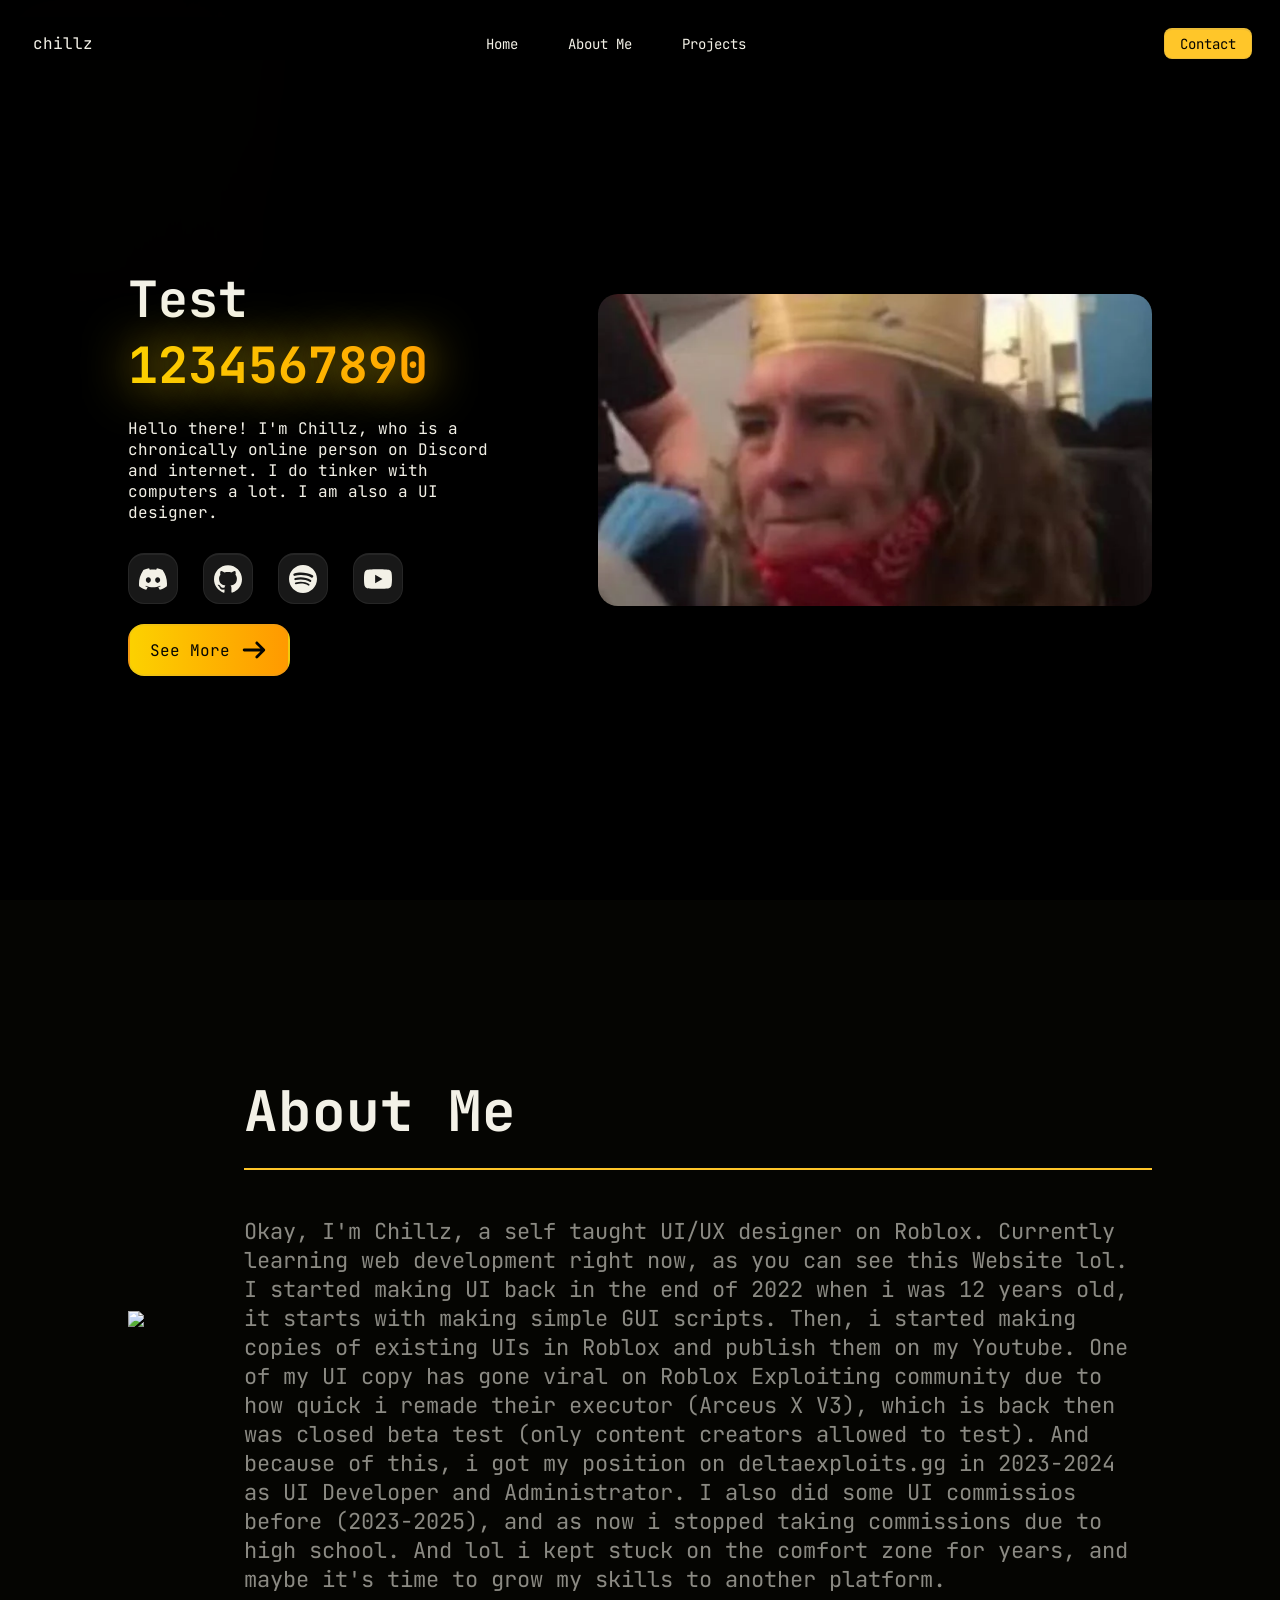
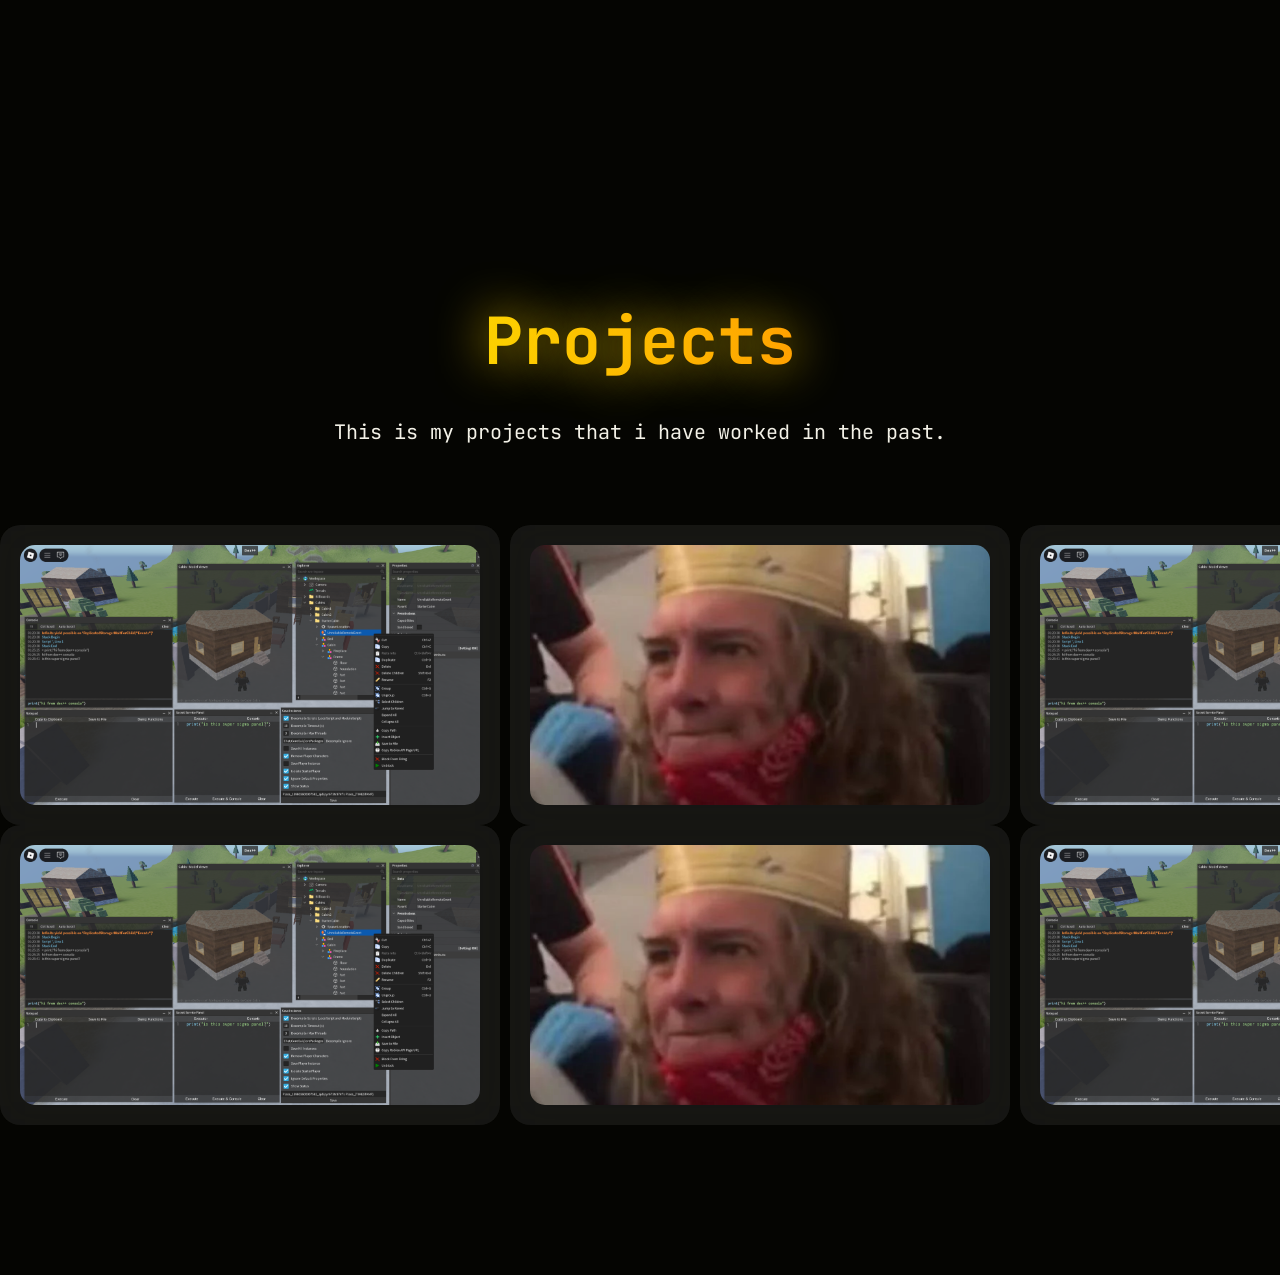
==== index.html @ 1bc9b6ca "test" ====
<!DOCTYPE html>
<html lang="en">

<head>
    <link rel="preconnect" href="https://fonts.googleapis.com">
    <link rel="preconnect" href="https://fonts.gstatic.com" crossorigin>
    <link
        href="https://fonts.googleapis.com/css2?family=Google+Sans:ital,opsz,wght@0,17..18,400..700;1,17..18,400..700&family=Inter:ital,opsz,wght@0,14..32,100..900;1,14..32,100..900&family=JetBrains+Mono:ital,wght@0,100..800;1,100..800&family=Montserrat:ital,wght@0,100..900;1,100..900&family=Outfit:wght@100..900&display=swap"
        rel="stylesheet">


    <meta charset="UTF-8">
    <meta name="viewport" content="width=device-width, initial-scale=1.0">
    <title>Chillz</title>
    <link rel="stylesheet" href="style.css">
    <script src="script.js" defer></script>
</head>

<body>
    <header class="top-header">
        <p class="top-header-text">chillz</p>
        <nav class="nav-buttons">
            <a href="#">Home</a>
            <a href="#about-me">About Me</a>
            <a href="#projects">Projects</a>
        </nav>

        <button id="contact-now-button">Contact</button>
    </header>

    <section class="hero-section" id="home">
        <div class="hero-background-container"></div>
        <div class="hero-section-left">
            <h1>Test <span class="highlighted-text">1234567890</span></h1>
            <p>Hello there! I'm Chillz, who is a chronically online person on Discord and internet.
                I do tinker with computers a lot.
                I am also a UI designer.
            </p>
            <!--sdasdasd-->
            <div class="hero-contacts">
                <a href="https://discord.gg/ndhGeSGkWn" class="hero-social-contact-button" id="hero-discord-button"
                    type="button">
                    <svg role="img" viewBox="0 0 24 24" xmlns="http://www.w3.org/2000/svg">
                        <title>Discord</title>
                        <path
                            d="M20.317 4.3698a19.7913 19.7913 0 00-4.8851-1.5152.0741.0741 0 00-.0785.0371c-.211.3753-.4447.8648-.6083 1.2495-1.8447-.2762-3.68-.2762-5.4868 0-.1636-.3933-.4058-.8742-.6177-1.2495a.077.077 0 00-.0785-.037 19.7363 19.7363 0 00-4.8852 1.515.0699.0699 0 00-.0321.0277C.5334 9.0458-.319 13.5799.0992 18.0578a.0824.0824 0 00.0312.0561c2.0528 1.5076 4.0413 2.4228 5.9929 3.0294a.0777.0777 0 00.0842-.0276c.4616-.6304.8731-1.2952 1.226-1.9942a.076.076 0 00-.0416-.1057c-.6528-.2476-1.2743-.5495-1.8722-.8923a.077.077 0 01-.0076-.1277c.1258-.0943.2517-.1923.3718-.2914a.0743.0743 0 01.0776-.0105c3.9278 1.7933 8.18 1.7933 12.0614 0a.0739.0739 0 01.0785.0095c.1202.099.246.1981.3728.2924a.077.077 0 01-.0066.1276 12.2986 12.2986 0 01-1.873.8914.0766.0766 0 00-.0407.1067c.3604.698.7719 1.3628 1.225 1.9932a.076.076 0 00.0842.0286c1.961-.6067 3.9495-1.5219 6.0023-3.0294a.077.077 0 00.0313-.0552c.5004-5.177-.8382-9.6739-3.5485-13.6604a.061.061 0 00-.0312-.0286zM8.02 15.3312c-1.1825 0-2.1569-1.0857-2.1569-2.419 0-1.3332.9555-2.4189 2.157-2.4189 1.2108 0 2.1757 1.0952 2.1568 2.419 0 1.3332-.9555 2.4189-2.1569 2.4189zm7.9748 0c-1.1825 0-2.1569-1.0857-2.1569-2.419 0-1.3332.9554-2.4189 2.1569-2.4189 1.2108 0 2.1757 1.0952 2.1568 2.419 0 1.3332-.946 2.4189-2.1568 2.4189Z" />
                    </svg>
                </a>
                <a href="https://github.com/AZYsGithub" class="hero-social-contact-button" id="hero-github-button"
                    type="button">
                    <svg role="img" viewBox="0 0 24 24" xmlns="http://www.w3.org/2000/svg">
                        <title>GitHub</title>
                        <path
                            d="M12 .297c-6.63 0-12 5.373-12 12 0 5.303 3.438 9.8 8.205 11.385.6.113.82-.258.82-.577 0-.285-.01-1.04-.015-2.04-3.338.724-4.042-1.61-4.042-1.61C4.422 18.07 3.633 17.7 3.633 17.7c-1.087-.744.084-.729.084-.729 1.205.084 1.838 1.236 1.838 1.236 1.07 1.835 2.809 1.305 3.495.998.108-.776.417-1.305.76-1.605-2.665-.3-5.466-1.332-5.466-5.93 0-1.31.465-2.38 1.235-3.22-.135-.303-.54-1.523.105-3.176 0 0 1.005-.322 3.3 1.23.96-.267 1.98-.399 3-.405 1.02.006 2.04.138 3 .405 2.28-1.552 3.285-1.23 3.285-1.23.645 1.653.24 2.873.12 3.176.765.84 1.23 1.91 1.23 3.22 0 4.61-2.805 5.625-5.475 5.92.42.36.81 1.096.81 2.22 0 1.606-.015 2.896-.015 3.286 0 .315.21.69.825.57C20.565 22.092 24 17.592 24 12.297c0-6.627-5.373-12-12-12" />
                    </svg>
                </a>
                <a href="https://open.spotify.com/user/317ztwbldn5xuovsfjuaneubu4ae" class="hero-social-contact-button"
                    id="hero-spotify-button" type="button">
                    <svg role="img" viewBox="0 0 24 24" xmlns="http://www.w3.org/2000/svg">
                        <title>Spotify</title>
                        <path
                            d="M12 0C5.4 0 0 5.4 0 12s5.4 12 12 12 12-5.4 12-12S18.66 0 12 0zm5.521 17.34c-.24.359-.66.48-1.021.24-2.82-1.74-6.36-2.101-10.561-1.141-.418.122-.779-.179-.899-.539-.12-.421.18-.78.54-.9 4.56-1.021 8.52-.6 11.64 1.32.42.18.479.659.301 1.02zm1.44-3.3c-.301.42-.841.6-1.262.3-3.239-1.98-8.159-2.58-11.939-1.38-.479.12-1.02-.12-1.14-.6-.12-.48.12-1.021.6-1.141C9.6 9.9 15 10.561 18.72 12.84c.361.181.54.78.241 1.2zm.12-3.36C15.24 8.4 8.82 8.16 5.16 9.301c-.6.179-1.2-.181-1.38-.721-.18-.601.18-1.2.72-1.381 4.26-1.26 11.28-1.02 15.721 1.621.539.3.719 1.02.419 1.56-.299.421-1.02.599-1.559.3z" />
                    </svg>
                </a>
                <a href="https://www.youtube.com/@Chillz_AZY" class="hero-social-contact-button"
                    id="hero-youtube-button" type="button">
                    <svg role="img" viewBox="0 0 24 24" xmlns="http://www.w3.org/2000/svg">
                        <title>YouTube</title>
                        <path
                            d="M23.498 6.186a3.016 3.016 0 0 0-2.122-2.136C19.505 3.545 12 3.545 12 3.545s-7.505 0-9.377.505A3.017 3.017 0 0 0 .502 6.186C0 8.07 0 12 0 12s0 3.93.502 5.814a3.016 3.016 0 0 0 2.122 2.136c1.871.505 9.376.505 9.376.505s7.505 0 9.377-.505a3.015 3.015 0 0 0 2.122-2.136C24 15.93 24 12 24 12s0-3.93-.502-5.814zM9.545 15.568V8.432L15.818 12l-6.273 3.568z" />
                    </svg>
                </a>
            </div>
            <button class="cta-hero-button" type="button">
                See More
                <svg xmlns="http://www.w3.org/2000/svg"
                    viewBox="0 0 640 640"><!--!Font Awesome Free v7.3.1 by @fontawesome - https://fontawesome.com License - https://fontawesome.com/license/free Copyright 2026 Fonticons, Inc.-->
                    <path
                        d="M566.6 342.6C579.1 330.1 579.1 309.8 566.6 297.3L406.6 137.3C394.1 124.8 373.8 124.8 361.3 137.3C348.8 149.8 348.8 170.1 361.3 182.6L466.7 288L96 288C78.3 288 64 302.3 64 320C64 337.7 78.3 352 96 352L466.7 352L361.3 457.4C348.8 469.9 348.8 490.2 361.3 502.7C373.8 515.2 394.1 515.2 406.6 502.7L566.6 342.7z" />
                </svg>
            </button>
        </div>
        <div class="hero-section-right">
            <img src="placeholder.webp">
        </div>

    </section>
    <section class="about-me-more" id="about-me">
        <div class="left-about-me">
            <img src="https://avatars.githubusercontent.com/u/114379782?v=4">
        </div>
        <div class="right-about-me">
            <h1>About Me</h1>
            <p>
                Okay, I'm Chillz, a self taught UI/UX designer on Roblox. Currently learning web development right now,
                as
                you can see this Website lol.
                I started making UI back in the end of 2022 when i was 12 years old, it starts with making simple GUI
                scripts.
                Then, i started making copies of existing UIs in Roblox and publish them on my Youtube.
                One of my UI copy has gone viral on Roblox Exploiting community due to how quick i remade their executor
                (Arceus X V3), which is back then was closed beta test (only content creators allowed to test).
                And because of this, i got my position on deltaexploits.gg in 2023-2024 as UI Developer and
                Administrator.
                I also did some UI commissios before (2023-2025), and as now i stopped taking commissions due to high
                school.
                And lol i kept stuck on the comfort zone for years, and maybe it's time to grow my skills to another
                platform.
            </p>
        </div>
    </section>

    <section class="my-projects" id="projects">
        <h1><span class="highlighted-text">Projects</span></h1>
        <p>This is my projects that i have worked in the past.</p>
        <div class="film-strip">
            <div class="film-track">
                <!-- Set 1 -->
                <button class="film-frame"><img src="/images/projects/dexplusplus.png"></button>
                <button class="film-frame"><img src="placeholder.webp"></button>
                <button class="film-frame"><img src="/images/projects/dexplusplus.png"></button>
                <button class="film-frame"><img src="placeholder.webp"></button>
                <!-- Set 2 (exact duplicate) -->
                <button class="film-frame"><img src="/images/projects/dexplusplus.png"></button>
                <button class="film-frame"><img src="placeholder.webp"></button>
                <button class="film-frame"><img src="/images/projects/dexplusplus.png"></button>
                <button class="film-frame"><img src="placeholder.webp"></button>
            </div>
            <div class="film-track film-track-reverse">
                <!-- Set 1 -->
                <button class="film-frame"><img src="/images/projects/dexplusplus.png"></button>
                <button class="film-frame"><img src="placeholder.webp"></button>
                <button class="film-frame"><img src="/images/projects/dexplusplus.png"></button>
                <button class="film-frame"><img src="placeholder.webp"></button>
                <!-- Set 2 (exact duplicate) -->
                <button class="film-frame"><img src="/images/projects/dexplusplus.png"></button>
                <button class="film-frame"><img src="placeholder.webp"></button>
                <button class="film-frame"><img src="/images/projects/dexplusplus.png"></button>
                <button class="film-frame"><img src="placeholder.webp"></button>
            </div>
        </div>
    </section>


    <script src="p5.min.js"></script>
    <script src="vanta.topology.min.js"></script>
    <script>
        VANTA.TOPOLOGY({
            el: ".hero-background-container",
            mouseControls: true,
            touchControls: true,
            gyroControls: false,
            minHeight: 200.00,
            minWidth: 200.00,
            scale: 1.0,
            scaleMobile: 1.0,
            color: 0xff9900,
            backgroundColor: 0x0
        })
    </script>
</body>
---- style.css ----
/*variables, for theme colors*/
:root {
    --text-color: #f3f1e7;
    --grey-text-color: #8b8a83;
    --background-color: #050502;
    --background-color2: #0c0c0a;

    /*core themes*/
    --accent-color: #fcd100;
    --secondary-accent-color: #ff9900;
    /*for gradient*/
    --primary-color: #ffc629;
    --secondary-color: #cfac00;

    /*blur*/
    --blur-background-color: rgba(120, 120, 120, 0.15);
    --blur-intensity: 20px;
    /*apple liquid glass is ass, i'd prefer frosted glass.*/
    --saturate-boost: 150%;
    --glass-border: 1px;
    --thick-glass-border: calc(var(--glass-border) * 2);

    --anim-duration: 0.1s;
    --slow-anim-duration: 0.3s;

    --header-margin: 20px;

    --border-radius: 16px;
    --padding-children: 8px;
    --margin-page: 10%;
}

/*base*/
body {

    background-color: var(--background-color);
    margin: 0;

}

body,
button {
    font-family: "JetBrains Mono", "Inter", sans-serif;
}

button {
    cursor: pointer;
}



/*header*/

.top-header {
    position: fixed;
    top: var(--header-margin);
    left: var(--header-margin);
    right: var(--header-margin);
    z-index: 10;
    border-radius: var(--border-radius);
    /* remove width: 100vw and margin: 10px */

    display: flex;
    justify-content: space-between;
    align-items: center;

    padding: var(--padding-children);



    transition: ease-out;
    transition-duration: var(--slow-anim-duration);
}

.top-header.scrolled {


    top: var(--header-margin);
    left: var(--margin-page);
    right: var(--margin-page);

    background: var(--blur-background-color);
    backdrop-filter: saturate(var(--saturate-boost)) blur(var(--blur-intensity));
    box-shadow: 11px 2px 32px #00000047, inset 0 1px #ffffff14;

    border: var(--glass-border) solid var(--blur-background-color);

    transition-duration: var(--slow-anim-duration);
}

.top-header-text {
    color: var(--text-color);

    font-size: 16px;
    font-style: normal;
    margin: 5px;
}

.nav-buttons {
    margin-right: 30px;
    display: flex;
    justify-content: center;
    align-items: center;
    gap: 50px
}

.nav-buttons a {
    font-size: 14px;
    text-decoration: none;
    color: var(--text-color);
    transition: ease-out;

    transition-duration: var(--anim-duration);
}

.nav-buttons a:hover {
    color: var(--grey-text-color);
    transition-duration: 0.1s;
}

#contact-now-button {
    background: var(--primary-color);
    color: var(--background-color);
    font-size: 14px;

    border-style: solid;
    border-width: var(--glass-border);
    border-top-width: var(--thick-glass-border);
    border-color: var(--blur-background-color);

    padding: 5px 15px;

    border-radius: calc(var(--border-radius) - var(--padding-children));

    transition: ease-out;
}

#contact-now-button:hover {
    transition-duration: var(--anim-duration);
}

#contact-now-button:active {
    transform: scale(0.9);
    transition-duration: var(--anim-duration);
}

/*hero section (first section)*/
.hero-section-left h1 {
    color: var(--text-color)
}

.hero-section-left p {
    color: var(--text-color)
}

/*dear, why this is so diffuclt?*/
.hero-section {
    position: relative;

    display: flex;
    margin-top: 0;
    margin-bottom: 0;
    justify-content: center;
    align-items: center;
    gap: 100px;

    width: 100vw;
    height: 100vh;
    /* fills the full viewport height */
    margin: 0;
    /* remove the 100px margin so it's flush */
    box-sizing: border-box;
    /*make the children smaller, not retaining their size and oversizing the div*/
    padding: 0px var(--margin-page);

    box-shadow: inset 0 -10px 50px 10px rgba(0, 0, 0, 1);

    /* optional: use padding instead of margin to keep spacing without shrinking below viewport */
    animation: firstTimeShow 1s ease-out;

}

.hero-background-container {
    position: absolute;
    inset: 0;
    z-index: -1;

    filter: blur(30px) brightness(70%);
    /* adjust to taste */
    transform: scale(1.1);
    /* scale up slightly so blurred edges don't reveal transparent gaps */
    pointer-events: none;
    /* let clicks/mouse pass through to page, or remove if you want Vanta mouseControls to track cursor over it */
}

.hero-section-left {
    flex: 2;
}

.hero-section-right {
    display: inline-flex;
    flex: 3;
    /* each takes equal share of the row */
}

.hero-section-right img {
    max-width: 100%;
    height: auto;

    aspect-ratio: 16 / 9;

    object-fit: cover;

    border-radius: 20px;
    transition-duration: var(--slow-anim-duration);
}

.hero-section-right img:hover {
    transform: perspective(800px) rotateY(-15deg) rotateX(0deg);
}

/*hero socials*/
.hero-contacts {
    margin-top: 30px;
    margin-bottom: 20px;

    display: flex;
    gap: 25px;
}


.hero-social-contact-button {
    display: inline-flex;
    align-items: center;
    gap: 8px;
    padding: 10px;
    background: rgba(235, 235, 235, 0.1);

    color: var(--text-color);
    border: solid;
    border-width: var(--glass-border);
    border-top-width: var(--thick-glass-border);
    border-radius: var(--border-radius);
    border-color: var(--blur-background-color);

    box-shadow: 0 0 5px rgba(255, 255, 255, 0);

    transition: ease-out;
    transition-duration: var(--slow-anim-duration);
    animation: firstTimeShow 1.2s ease-out;
}

.hero-social-contact-button:hover {
    transform: translateY(-5px);
    box-shadow: 0 0 5px rgba(255, 255, 255, 0.5);
    transition-duration: var(--slow-anim-duration);

    box-shadow: 0 0 50px rgba(255, 255, 255, 0.5);
}

.hero-social-contact-button:active {
    transform: scale(0.8);
    transition-duration: var(--anim-duration);
}

.hero-social-contact-button svg {
    width: 28px;
    height: 28px;

    fill: var(--text-color);
    box-shadow: 0 0 100px rgba(255, 255, 255, 0);
}

/* hover effects */
#hero-discord-button:hover {
    border-color: rgb(144, 113, 255);
}

#hero-github-button:hover {
    border-color: rgb(255, 255, 255);
}

#hero-spotify-button:hover {
    border-color: rgb(114, 255, 145);
}

#hero-youtube-button:hover {
    border-color: rgb(255, 99, 99);
}



/*CTA*/

.cta-hero-button {
    display: inline-flex;
    align-items: center;
    gap: 10px;
    padding: 10px;
    font-size: 16px;
    padding-left: 20px;
    padding-right: 20px;

    backdrop-filter: blur(var(--blur-intensity));
    background: linear-gradient(90deg, var(--accent-color) 0%, var(--secondary-accent-color) 100%);


    color: var(--background-color);
    border: solid;
    border-width: 2px;
    border-radius: var(--border-radius);
    border-color: rgba(150, 150, 150, 0.1);

    box-shadow: 0 0 40px rgba(255, 255, 255, 0);

    transition: ease-out;
    transition-duration: var(--slow-anim-duration);
    animation: firstTimeShow 1.2s ease-out;
}

.cta-hero-button:hover {
    box-shadow: 0 0 50px var(--accent-color);
    transition-duration: var(--slow-anim-duration);
}

.cta-hero-button:active {
    transform: scale(0.8);
    transition-duration: var(--anim-duration);
}

.cta-hero-button svg {
    width: 28px;
    height: 28px;

    fill: var(--background-color);
}



/*text thingy*/
.hero-section-left h1 {
    font-size: 50px;
    /*border-bottom: solid;
    border-bottom-width: 2px;
    border-bottom-color: var(--primary-color);
    padding-bottom: 10px;*/
    margin-bottom: 20px;
}

/*span for highlighted text*/
.highlighted-text {
    background: linear-gradient(90deg, var(--accent-color) 0%, var(--secondary-accent-color) 100%);

    -webkit-text-fill-color: transparent;
    /*disable the text color*/

    -webkit-background-clip: text;
    background-clip: text;
    /*only allow color inside text pass thorugh*/

    /*pretty sure -webkit is for debugging thingy*/
    text-shadow: 0 0 50px var(--accent-color);
}



/*
About me
*/
.about-me-more {
    display: flex;
    justify-content: center;
    align-items: center;
    gap: 100px;

    /* fills the full viewport height */
    margin: 0;
    /* remove the 100px margin so it's flush */
    box-sizing: border-box;
    /*make the children smaller, not retaining their size and oversizing the div*/
    padding: var(--margin-page);
    /* optional: use padding instead of margin to keep spacing without shrinking below viewport */

    background-color: var(--background-color);
}

.right-about-me h1 {
    color: var(--text-color);
    font-size: 56px;

    padding-bottom: 20px;
    border-bottom: 2px solid var(--primary-color);
}

.right-about-me p {
    color: var(--grey-text-color);
    font-size: 22px;
}

.left-about-me img {}



/*film and projects*/
.my-projects {
    display: flex;
    justify-content: center;
    align-items: center;
    flex-direction: column;

    padding-top: 100px;
    padding-bottom: 150px;
}

.my-projects h1 {
    color: var(--text-color);
    text-align: center;
    font-size: 65px;

    margin-bottom: 15px;

    margin-left: 50px;
    margin-right: 50px;
}

.my-projects p {
    color: var(--text-color);
    text-align: center;
    font-size: 20px;

    margin-bottom: 80px;

    margin-left: 50px;
    margin-right: 50px;
}

.film-strip {
    width: 100%;
}

.film-track {
    display: flex;
    width: max-content;
    animation: rollFilm 20s linear infinite;
    will-change: transform;
    gap: 10px;
}


.film-track-reverse {
    animation-direction: reverse;


}

.film-frame {
    width: 500px;
    height: 300px;
    position: relative;
    border: none;
    background: var(--blur-background-color);
    padding: 20px;

    backdrop-filter: blur(var(--blur-intensity));
    border-radius: 20px;

    transition: ease-out;
    transition-duration: var(--slow-anim-duration);
}



.film-frame img {
    width: 100%;
    height: 100%;
    object-fit: cover;

    border-radius: 15px;
}

.film-track:has(.film-frame:hover) {
    animation-play-state: paused;
}

.film-frame:hover {
    transform: translateY(-15%);
    transition-duration: var(--slow-anim-duration);
}

.film-frame:active {
    transform: scale(0.9);
    transition-duration: var(--slow-anim-duration);
}





@keyframes rollFilm {
    from {
        transform: translateX(0);
    }

    to {
        transform: translateX(-50%);
    }
}


@media (max-width: 768px) {

    .nav-buttons {
        display: none;
        /* Hide all navbar buttons on screens smaller than 768px */
    }


    .hero-section {
        flex-direction: column;
        gap: 50px;
        margin: 80px 0;
        /* to prevent bad position hero h1 */
    }

    .film-frame {
        width: 350px;
        height: 250px;

        padding: 5px;
    }

    .about-me-more {
        flex-direction: column;
    }

    .left-about-me {
        display: none;
    }
}

@keyframes firstTimeShow {
    from {
        opacity: 0;
        transform: translateY(20px);
    }

    to {
        opacity: 1;
        transform: translateY(0);
    }
}
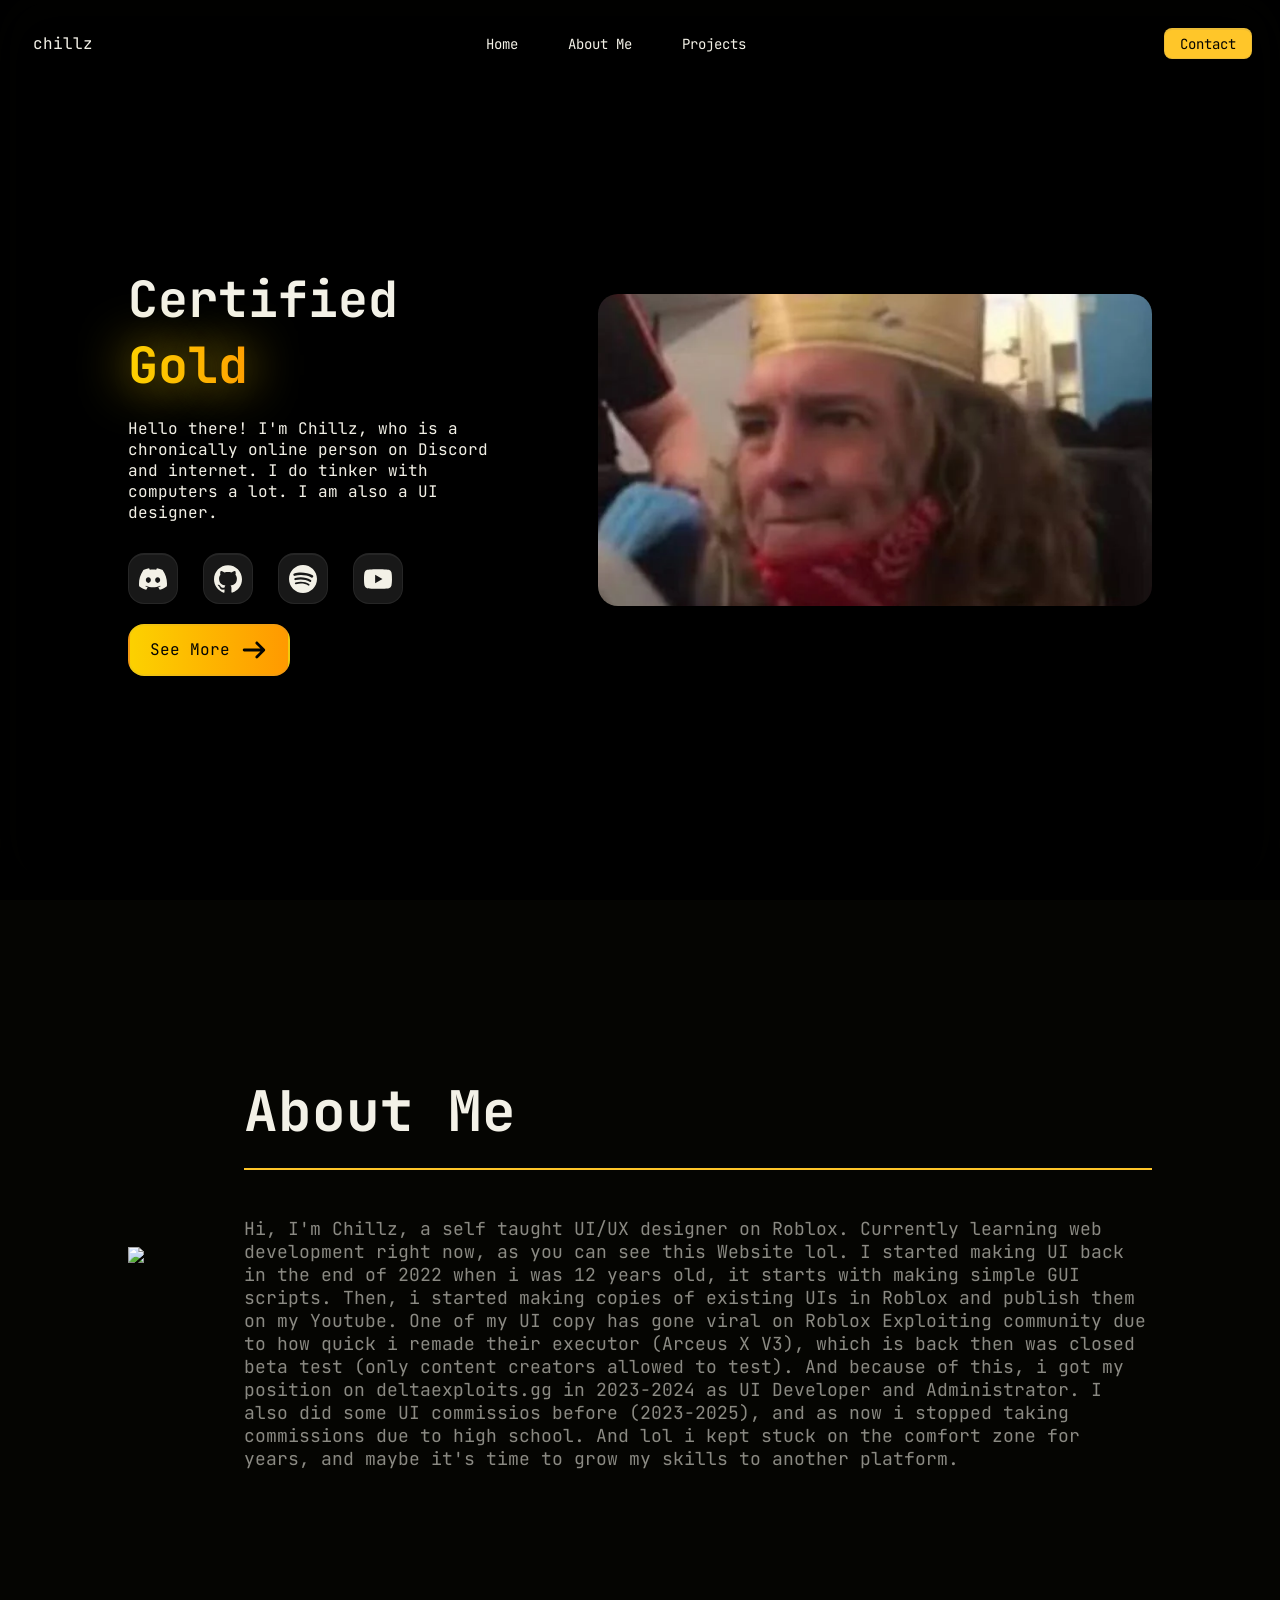
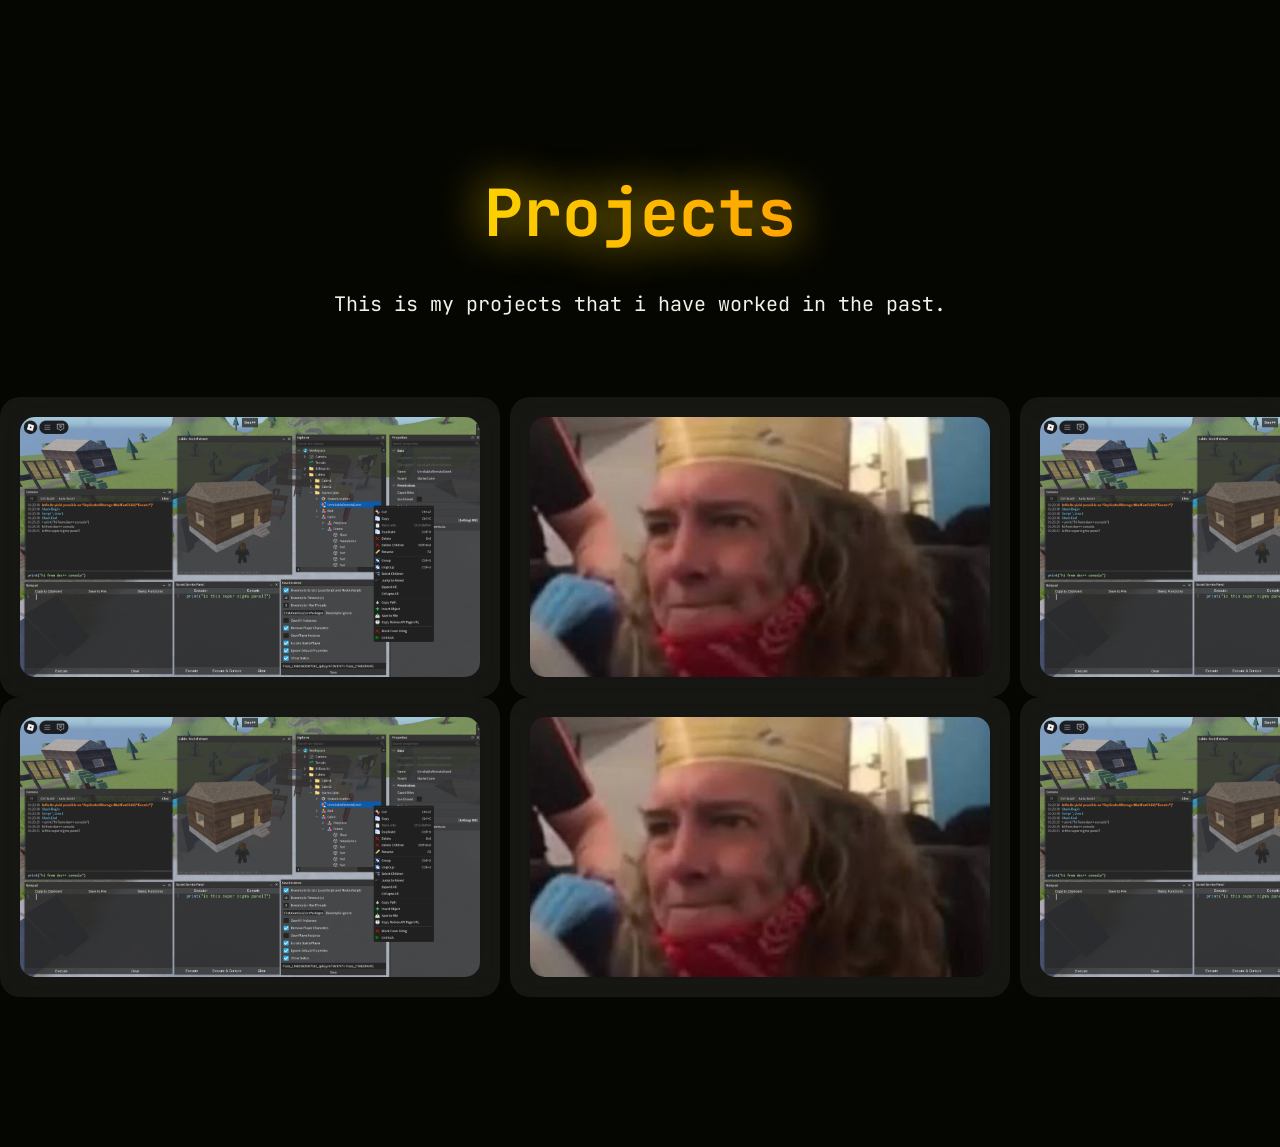
==== commit c00fdb23: "idk" ====
--- a/index.html
+++ b/index.html
@@ -31,7 +31,7 @@
     <section class="hero-section" id="home">
         <div class="hero-background-container"></div>
         <div class="hero-section-left">
-            <h1>Test <span class="highlighted-text">1234567890</span></h1>
+            <h1>Certified <span class="highlighted-text">Gold</span></h1>
             <p>Hello there! I'm Chillz, who is a chronically online person on Discord and internet.
                 I do tinker with computers a lot.
                 I am also a UI designer.
@@ -92,9 +92,8 @@
         <div class="right-about-me">
             <h1>About Me</h1>
             <p>
-                Okay, I'm Chillz, a self taught UI/UX designer on Roblox. Currently learning web development right now,
-                as
-                you can see this Website lol.
+                Hi, I'm Chillz, a self taught UI/UX designer on Roblox. Currently learning web development right now,
+                as you can see this Website lol.
                 I started making UI back in the end of 2022 when i was 12 years old, it starts with making simple GUI
                 scripts.
                 Then, i started making copies of existing UIs in Roblox and publish them on my Youtube.
--- a/style.css
+++ b/style.css
@@ -187,8 +187,6 @@
 
     filter: blur(30px) brightness(70%);
     /* adjust to taste */
-    transform: scale(1.1);
-    /* scale up slightly so blurred edges don't reveal transparent gaps */
     pointer-events: none;
     /* let clicks/mouse pass through to page, or remove if you want Vanta mouseControls to track cursor over it */
 }
@@ -394,7 +392,7 @@
 
 .right-about-me p {
     color: var(--grey-text-color);
-    font-size: 22px;
+    font-size: 18px;
 }
 
 .left-about-me img {}
@@ -436,6 +434,7 @@
 
 .film-strip {
     width: 100%;
+    overflow: hidden;
 }
 
 .film-track {
@@ -444,6 +443,8 @@
     animation: rollFilm 20s linear infinite;
     will-change: transform;
     gap: 10px;
+
+
 }
 
 
@@ -536,6 +537,10 @@
     .left-about-me {
         display: none;
     }
+
+    .right-about-me p {
+        font-size: 16px;
+    }
 }
 
 @keyframes firstTimeShow {
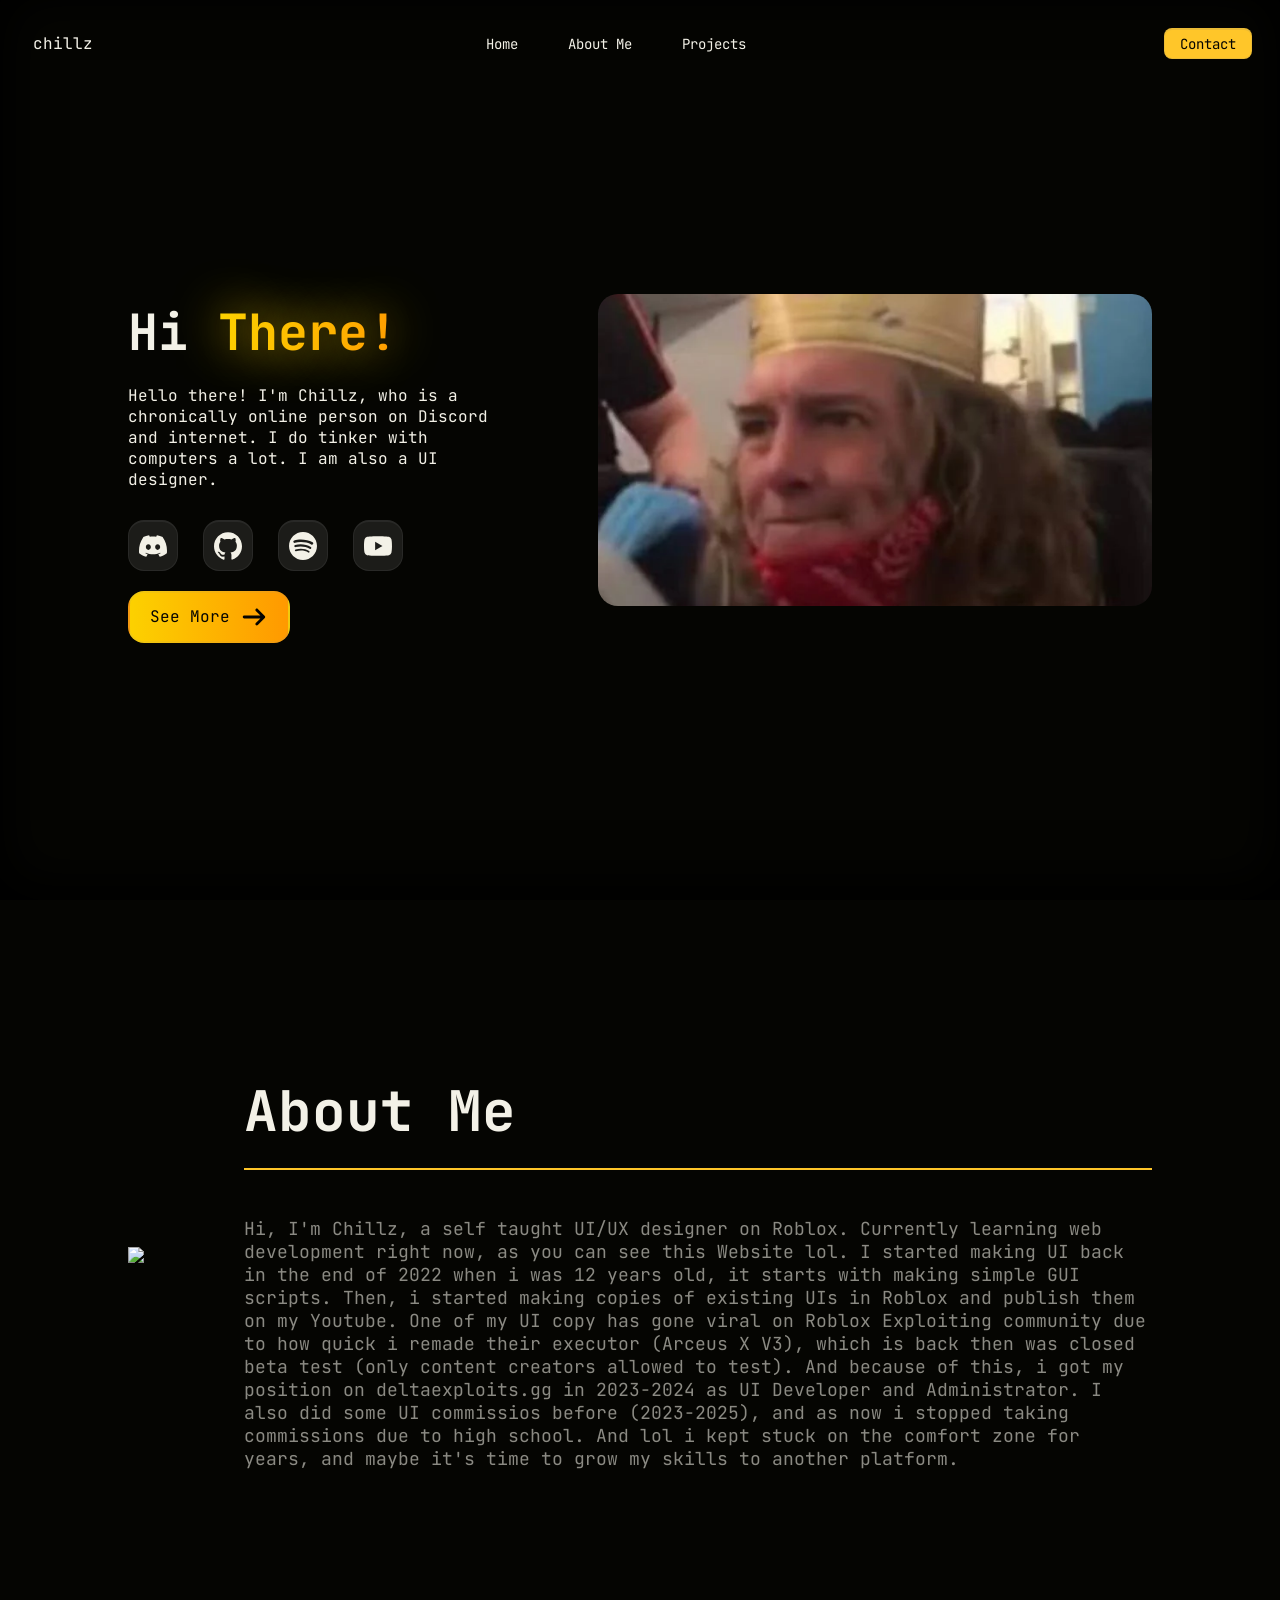
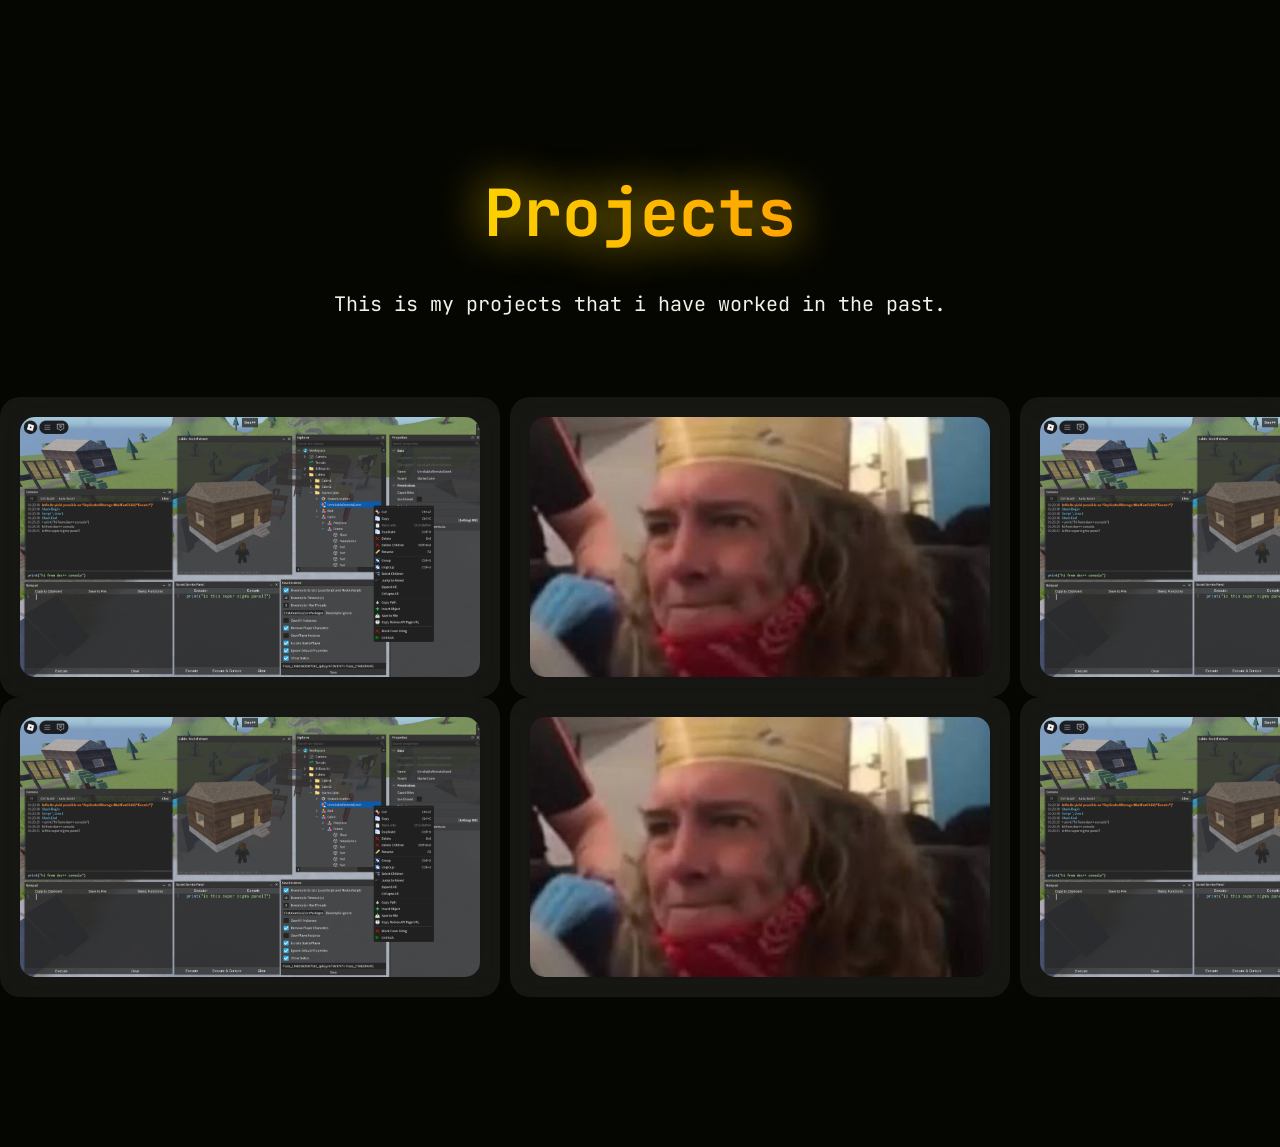
==== commit 28dc80ae: "remote vanta bg and replace to vid bg" ====
--- a/index.html
+++ b/index.html
@@ -29,9 +29,11 @@
     </header>
 
     <section class="hero-section" id="home">
-        <div class="hero-background-container"></div>
+        <video autoplay muted loop playsinline class="hero-background-container">
+            <source src="background.mp4" type="video/mp4">
+        </video>
         <div class="hero-section-left">
-            <h1>Certified <span class="highlighted-text">Gold</span></h1>
+            <h1>Hi <span class="highlighted-text">There!</span></h1>
             <p>Hello there! I'm Chillz, who is a chronically online person on Discord and internet.
                 I do tinker with computers a lot.
                 I am also a UI designer.
@@ -139,22 +141,4 @@
             </div>
         </div>
     </section>
-
-
-    <script src="p5.min.js"></script>
-    <script src="vanta.topology.min.js"></script>
-    <script>
-        VANTA.TOPOLOGY({
-            el: ".hero-background-container",
-            mouseControls: true,
-            touchControls: true,
-            gyroControls: false,
-            minHeight: 200.00,
-            minWidth: 200.00,
-            scale: 1.0,
-            scaleMobile: 1.0,
-            color: 0xff9900,
-            backgroundColor: 0x0
-        })
-    </script>
 </body>
--- a/style.css
+++ b/style.css
@@ -185,10 +185,11 @@
     inset: 0;
     z-index: -1;
 
-    filter: blur(30px) brightness(70%);
+    filter: blur(30px) brightness(70%) hue-rotate(65deg);
     /* adjust to taste */
     pointer-events: none;
     /* let clicks/mouse pass through to page, or remove if you want Vanta mouseControls to track cursor over it */
+
 }
 
 .hero-section-left {
@@ -483,11 +484,6 @@
     animation-play-state: paused;
 }
 
-.film-frame:hover {
-    transform: translateY(-15%);
-    transition-duration: var(--slow-anim-duration);
-}
-
 .film-frame:active {
     transform: scale(0.9);
     transition-duration: var(--slow-anim-duration);
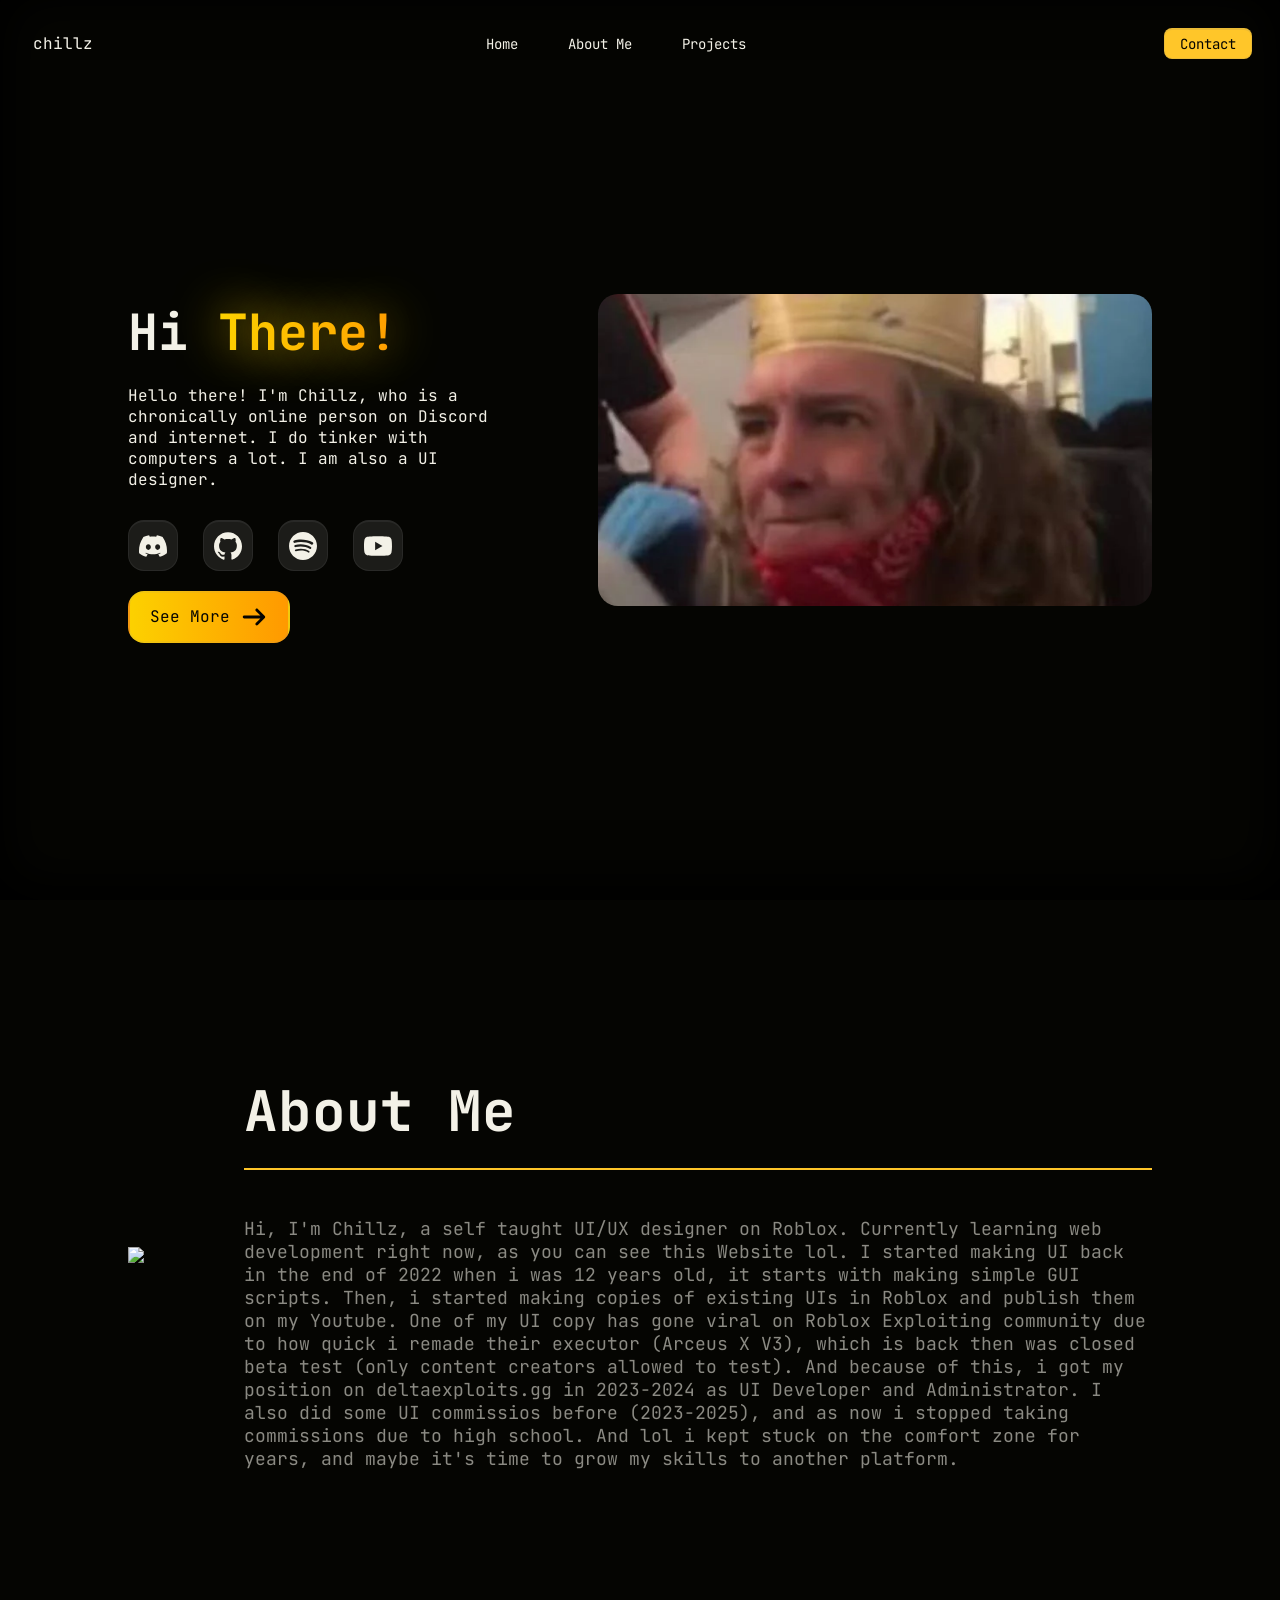
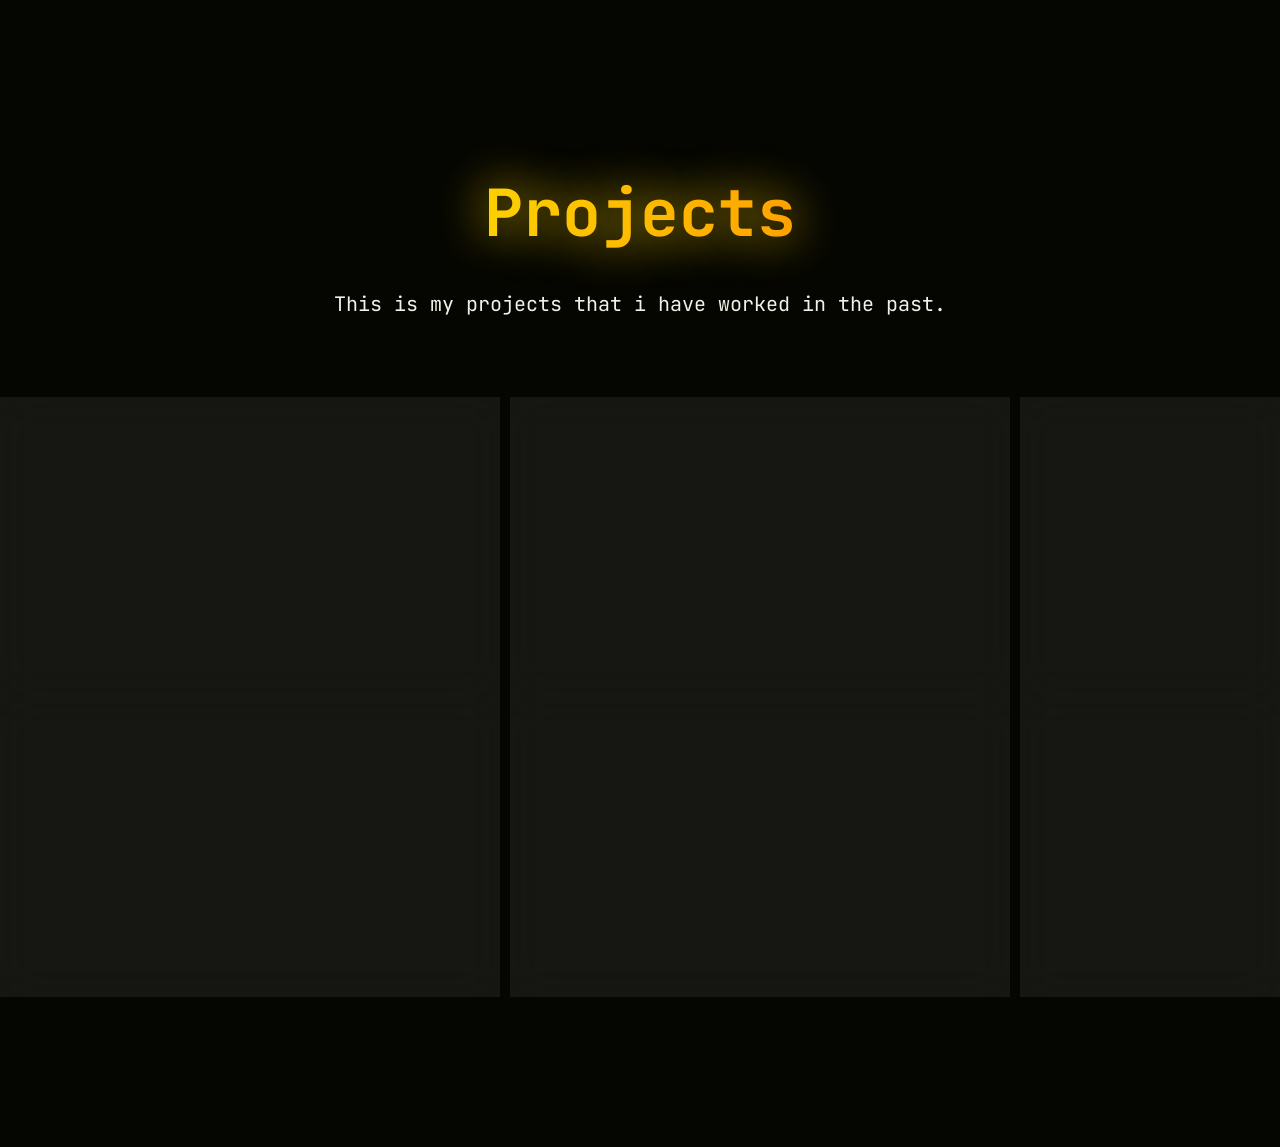
==== commit 81afda36: "fix again bg vid" ====
--- a/index.html
+++ b/index.html
@@ -29,9 +29,11 @@
     </header>
 
     <section class="hero-section" id="home">
-        <video autoplay muted loop playsinline class="hero-background-container">
-            <source src="background.mp4" type="video/mp4">
-        </video>
+        <div class="hero-background-container">
+            <video autoplay muted loop playsinline>
+                <source src="background.mp4" type="video/mp4">
+            </video>
+        </div>
         <div class="hero-section-left">
             <h1>Hi <span class="highlighted-text">There!</span></h1>
             <p>Hello there! I'm Chillz, who is a chronically online person on Discord and internet.
--- a/style.css
+++ b/style.css
@@ -184,8 +184,8 @@
     position: absolute;
     inset: 0;
     z-index: -1;
-
-    filter: blur(30px) brightness(70%) hue-rotate(65deg);
+    overflow: hidden;
+    filter: blur(30px) brightness(70%) hue-rotate(60deg);
     /* adjust to taste */
     pointer-events: none;
     /* let clicks/mouse pass through to page, or remove if you want Vanta mouseControls to track cursor over it */
@@ -209,7 +209,7 @@
     aspect-ratio: 16 / 9;
 
     object-fit: cover;
-
+    overflow: hidden;
     border-radius: 20px;
     transition-duration: var(--slow-anim-duration);
 }
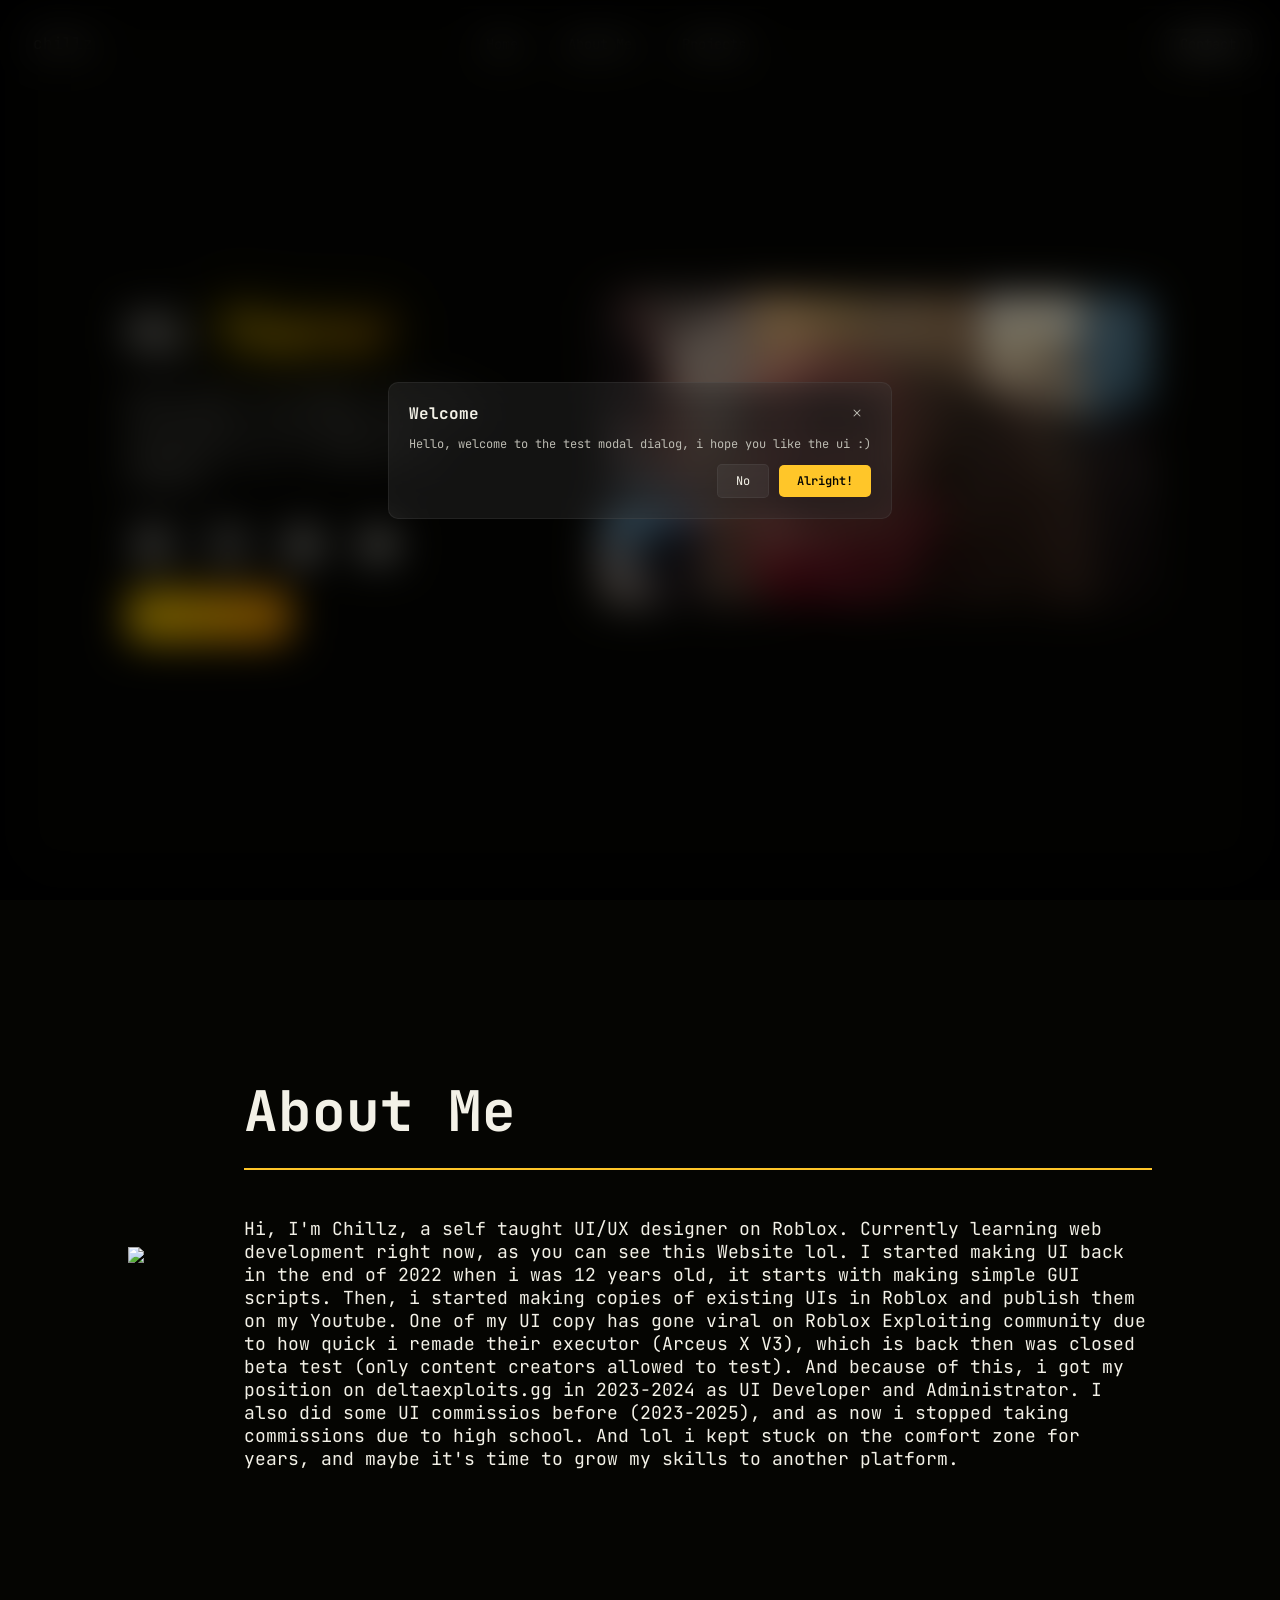
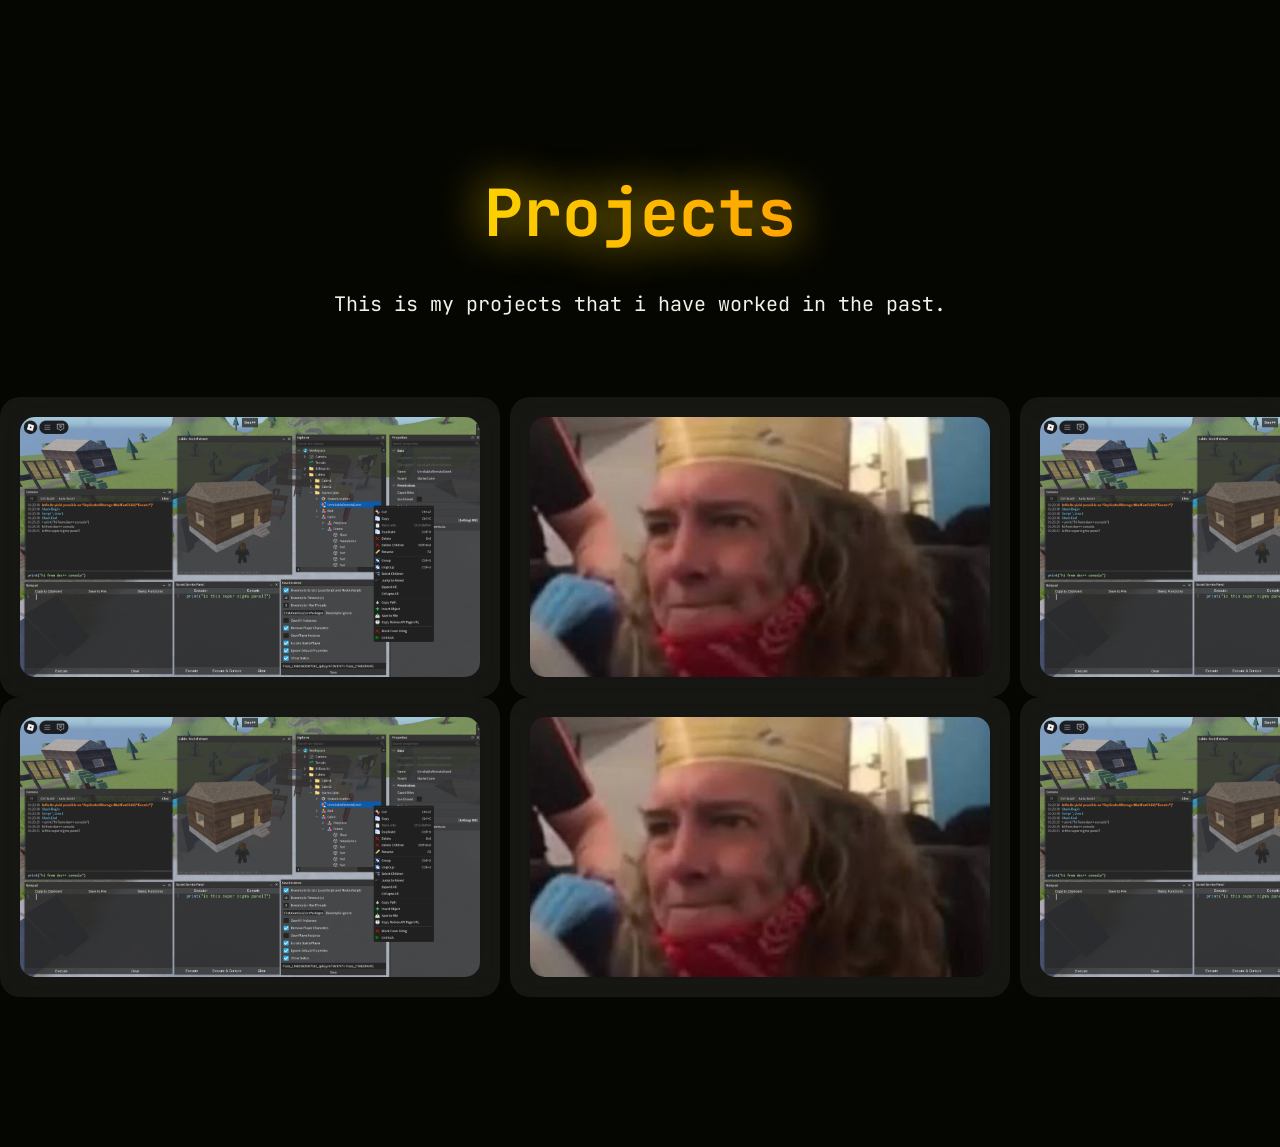
==== commit 78f2c0e7: "dialog!!!!" ====
--- a/index.html
+++ b/index.html
@@ -36,7 +36,7 @@
         </div>
         <div class="hero-section-left">
             <h1>Hi <span class="highlighted-text">There!</span></h1>
-            <p>Hello there! I'm Chillz, who is a chronically online person on Discord and internet.
+            <p>Hello there! I'm nigger, who is a chronically online person on Discord and internet.
                 I do tinker with computers a lot.
                 I am also a UI designer.
             </p>
@@ -143,4 +143,32 @@
             </div>
         </div>
     </section>
+
+    <div class="modal-background">
+        <div class="modal-box">
+            <div class="modal-header-container">
+                <h1>Lorem Ipsum</h1>
+                <button class="close-modal-button">
+                    <svg xmlns="http://www.w3.org/2000/svg" width="16" height="16" fill="currentColor" class="bi bi-x"
+                        viewBox="0 0 16 16">
+                        <path
+                            d="M4.646 4.646a.5.5 0 0 1 .708 0L8 7.293l2.646-2.647a.5.5 0 0 1 .708.708L8.707 8l2.647 2.646a.5.5 0 0 1-.708.708L8 8.707l-2.646 2.647a.5.5 0 0 1-.708-.708L7.293 8 4.646 5.354a.5.5 0 0 1 0-.708" />
+                    </svg>
+                </button>
+            </div>
+            <p>Lorem ipsum dolor sit amet, consectetur adipiscing elit. Proin odio nibh, volutpat quis vestibulum id,
+                euismod non velit. Proin velit enim, molestie eu suscipit vitae, eleifend sed est. Curabitur semper
+                lectus vulputate mauris luctus, et consectetur augue tristique. Mauris non est ullamcorper est egestas
+                bibendum. Suspendisse varius laoreet dui at sollicitudin. Nam sagittis et magna in vestibulum. Sed metus
+                mi, venenatis imperdiet aliquam a, dictum vel velit. Integer at pretium enim. Aliquam eu nunc ut ipsum
+                fringilla luctus ac eget nunc. Donec luctus fermentum ex hendrerit rhoncus. Sed consequat velit elit,
+                nec tincidunt erat placerat consectetur. Curabitur non metus tincidunt, accumsan lectus non, semper dui.
+                Etiam mattis tempor erat, sed tincidunt mauris faucibus id. Nam vestibulum mi sapien, non imperdiet
+                felis tincidunt id. </p>
+            <div class="modal-buttons-contianer">
+                <!--<button class="modal-button">Primary</button>
+                <button class="modal-button modal-button-secondary">Secondary</button>*-->
+            </div>
+        </div>
+    </div>
 </body>
--- a/style.css
+++ b/style.css
@@ -1,33 +1,38 @@
 /*variables, for theme colors*/
 :root {
+    /* for title*/
     --text-color: #f3f1e7;
-    --grey-text-color: #8b8a83;
+    /* for paragraphs or small text*/
+    --text-color2: #bcbbb2;
+
     --background-color: #050502;
-    --background-color2: #0c0c0a;
 
     /*core themes*/
     --accent-color: #fcd100;
-    --secondary-accent-color: #ff9900;
-    /*for gradient*/
     --primary-color: #ffc629;
-    --secondary-color: #cfac00;
+    --secondary-color: #ff9900;
 
     /*blur*/
     --blur-background-color: rgba(120, 120, 120, 0.15);
     --blur-intensity: 20px;
-    /*apple liquid glass is ass, i'd prefer frosted glass.*/
     --saturate-boost: 150%;
     --glass-border: 1px;
-    --thick-glass-border: calc(var(--glass-border) * 2);
+    --thick-glass-border: calc(var(--glass-border) * 1.5);
+    /*apple liquid glass is ass, i'd prefer frosted glass.*/
+
+
 
     --anim-duration: 0.1s;
     --slow-anim-duration: 0.3s;
 
     --header-margin: 20px;
 
-    --border-radius: 16px;
+    --border-radius: 10px;
     --padding-children: 8px;
     --margin-page: 10%;
+
+
+    --modal-box-padding: 20px;
 }
 
 /*base*/
@@ -56,7 +61,7 @@
     top: var(--header-margin);
     left: var(--header-margin);
     right: var(--header-margin);
-    z-index: 10;
+    z-index: 1;
     border-radius: var(--border-radius);
     /* remove width: 100vw and margin: 10px */
 
@@ -114,34 +119,30 @@
 }
 
 .nav-buttons a:hover {
-    color: var(--grey-text-color);
+    color: var(--text-color);
     transition-duration: 0.1s;
 }
 
 #contact-now-button {
-    background: var(--primary-color);
-    color: var(--background-color);
+    background: var(--blur-background-color);
+    color: var(--text-color);
     font-size: 14px;
 
     border-style: solid;
     border-width: var(--glass-border);
     border-top-width: var(--thick-glass-border);
     border-color: var(--blur-background-color);
+    backdrop-filter: blur(--blur-intensity);
 
     padding: 5px 15px;
 
-    border-radius: calc(var(--border-radius) - var(--padding-children));
-
-    transition: ease-out;
-}
-
-#contact-now-button:hover {
-    transition-duration: var(--anim-duration);
+    border-radius: calc(var(--border-radius) - 3px);
+
+    transition: var(--anim-duration) ease-out;
 }
 
 #contact-now-button:active {
     transform: scale(0.9);
-    transition-duration: var(--anim-duration);
 }
 
 /*hero section (first section)*/
@@ -185,6 +186,7 @@
     inset: 0;
     z-index: -1;
     overflow: hidden;
+    object-fit: cover;
     filter: blur(30px) brightness(70%) hue-rotate(60deg);
     /* adjust to taste */
     pointer-events: none;
@@ -301,7 +303,7 @@
     padding-right: 20px;
 
     backdrop-filter: blur(var(--blur-intensity));
-    background: linear-gradient(90deg, var(--accent-color) 0%, var(--secondary-accent-color) 100%);
+    background: linear-gradient(90deg, var(--accent-color) 0%, var(--secondary-color) 100%);
 
 
     color: var(--background-color);
@@ -348,16 +350,10 @@
 
 /*span for highlighted text*/
 .highlighted-text {
-    background: linear-gradient(90deg, var(--accent-color) 0%, var(--secondary-accent-color) 100%);
-
+    background: linear-gradient(90deg, var(--accent-color) 0%, var(--secondary-color) 100%);
     -webkit-text-fill-color: transparent;
-    /*disable the text color*/
-
     -webkit-background-clip: text;
     background-clip: text;
-    /*only allow color inside text pass thorugh*/
-
-    /*pretty sure -webkit is for debugging thingy*/
     text-shadow: 0 0 50px var(--accent-color);
 }
 
@@ -392,7 +388,7 @@
 }
 
 .right-about-me p {
-    color: var(--grey-text-color);
+    color: var(--text-color);
     font-size: 18px;
 }
 
@@ -489,9 +485,108 @@
     transition-duration: var(--slow-anim-duration);
 }
 
-
-
-
+/* modal box */
+
+.modal-background {
+    position: fixed;
+    top: 0;
+    left: 0;
+    width: 100%;
+    height: 100%;
+
+    backdrop-filter: blur(var(--blur-intensity));
+
+    display: none;
+    justify-content: center;
+    align-items: center;
+
+    background-color: rgba(0, 0, 0, 0.5);
+    z-index: 2;
+}
+
+.modal-box {
+    background-color: var(--blur-background-color);
+    backdrop-filter: blur(var(--blur-intensity)) saturate(var(--saturate-boost));
+    border: var(--glass-border) solid var(--blur-background-color);
+    border-top: var(--thick-glass-border) solid var(--blur-background-color);
+
+    border-radius: var(--border-radius);
+
+    margin: 20% 30%;
+    min-height: 10%;
+    min-width: 10%;
+    padding: var(--modal-box-padding);
+    animation: popup var(--slow-anim-duration);
+}
+
+.modal-header-container {
+    display: flex;
+    justify-content: space-between;
+    align-items: center;
+}
+
+.close-modal-button {
+    background: none;
+    border: none;
+
+    display: flex;
+    align-items: center;
+    justify-content: center;
+}
+
+.close-modal-button svg {
+    fill: var(--text-color2);
+}
+
+.modal-box h1 {
+    color: var(--text-color);
+    margin: 0;
+    font-size: 16px;
+}
+
+.modal-box p {
+    color: var(--text-color2);
+    font-size: 12px;
+}
+
+.modal-buttons-contianer {
+    display: flex;
+    align-items: center;
+    justify-content: right;
+    flex-direction: row-reverse;
+    gap: calc(var(--modal-box-padding) / 2);
+}
+
+.modal-button {
+    background-color: var(--primary-color);
+    color: var(--background-color);
+
+    font-size: 12px;
+    font-weight: 600;
+    padding: 8px 18px;
+    border-radius: calc(var(--border-radius) - 5px);
+    border: none;
+
+    transition: var(--anim-duration) ease-out;
+}
+
+.modal-button-secondary {
+    background-color: var(--blur-background-color);
+    color: var(--text-color);
+
+    font-size: 12px;
+    font-weight: normal;
+    padding: 8px 18px;
+    border-radius: calc(var(--border-radius) - 5px);
+    border: var(--glass-border) solid var(--blur-background-color);
+    border-top: var(--thick-glass-border) solid var(--blur-background-color);
+
+    transition: var(--anim-duration) ease-out;
+}
+
+.modal-button:active {
+    transform: scale(0.9);
+}
 
 @keyframes rollFilm {
     from {
@@ -500,6 +595,18 @@
 
     to {
         transform: translateX(-50%);
+    }
+}
+
+@keyframes popup {
+    from {
+        opacity: 0.5;
+        transform: scale(0.9);
+    }
+
+    to {
+        opacity: 1;
+        transform: scale(1);
     }
 }
 
@@ -537,6 +644,10 @@
     .right-about-me p {
         font-size: 16px;
     }
+
+    .modal-box {
+        margin: 30% 10%;
+    }
 }
 
 @keyframes firstTimeShow {
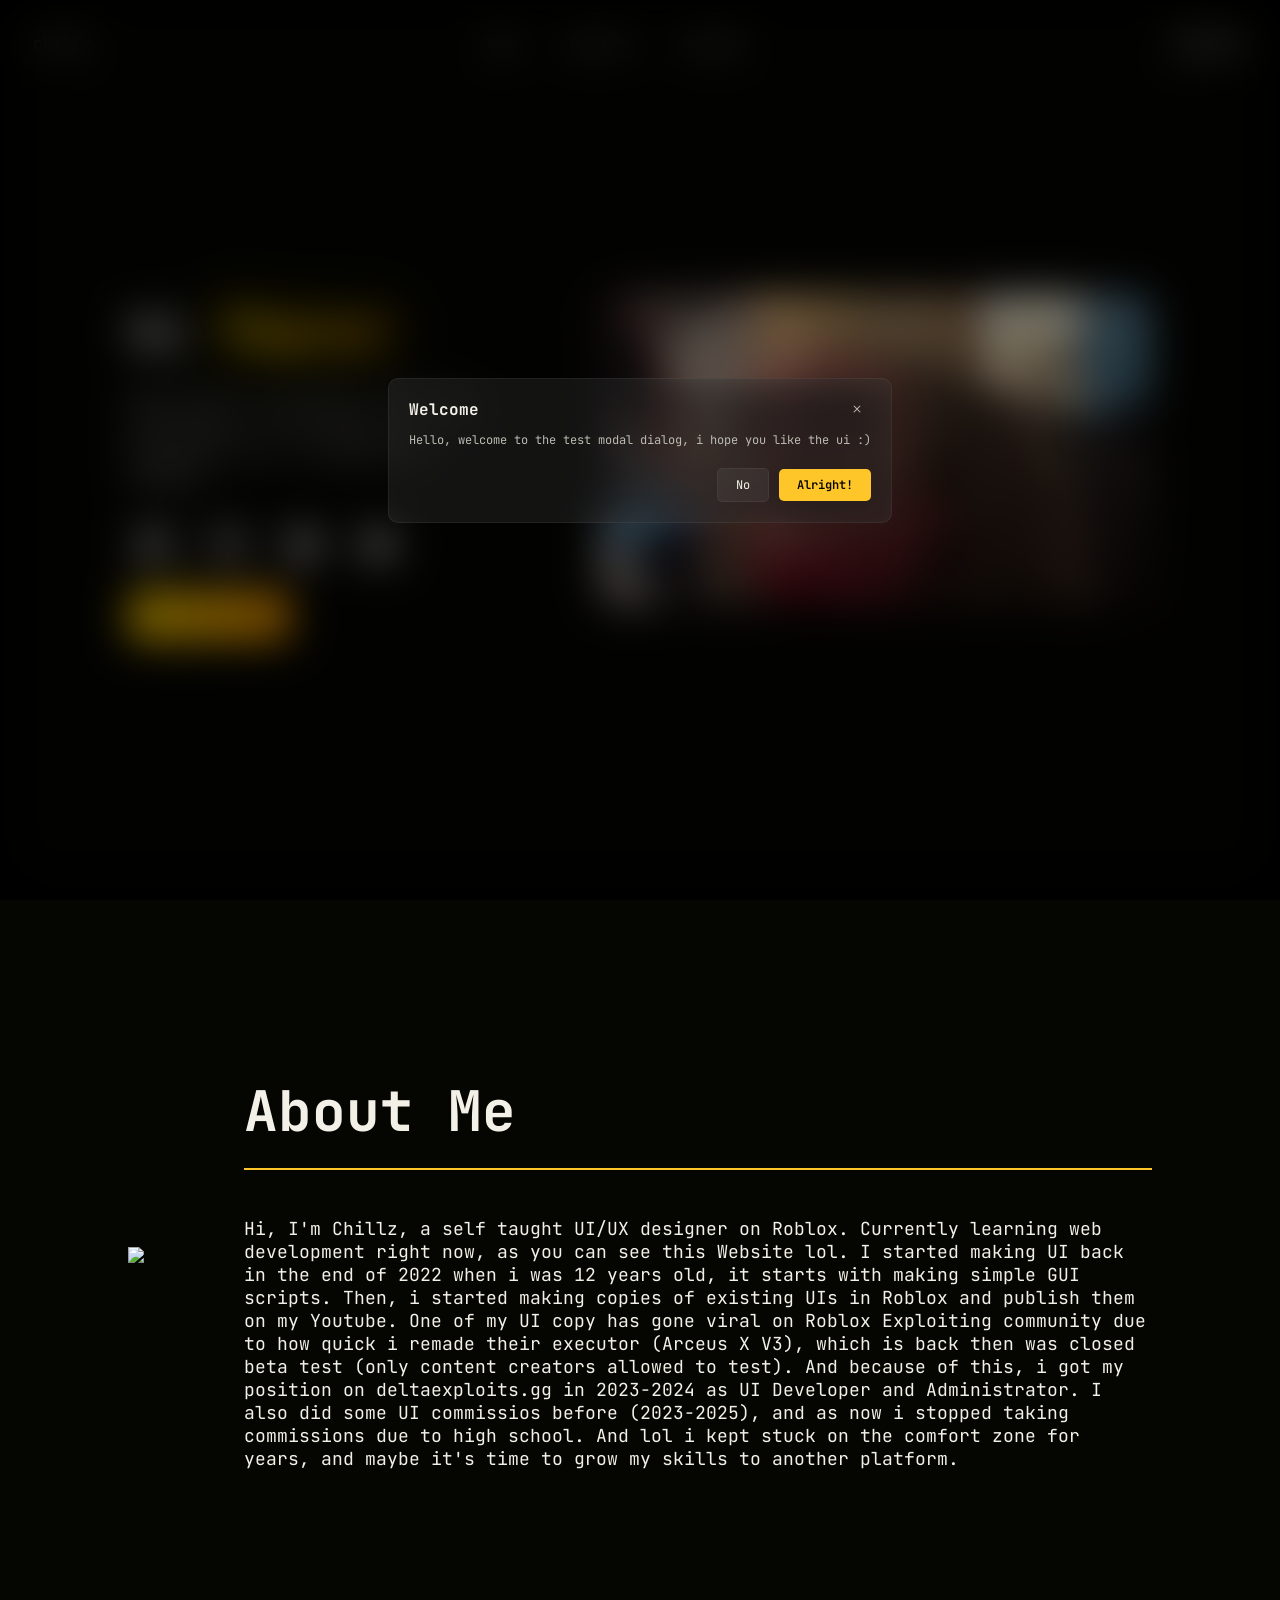
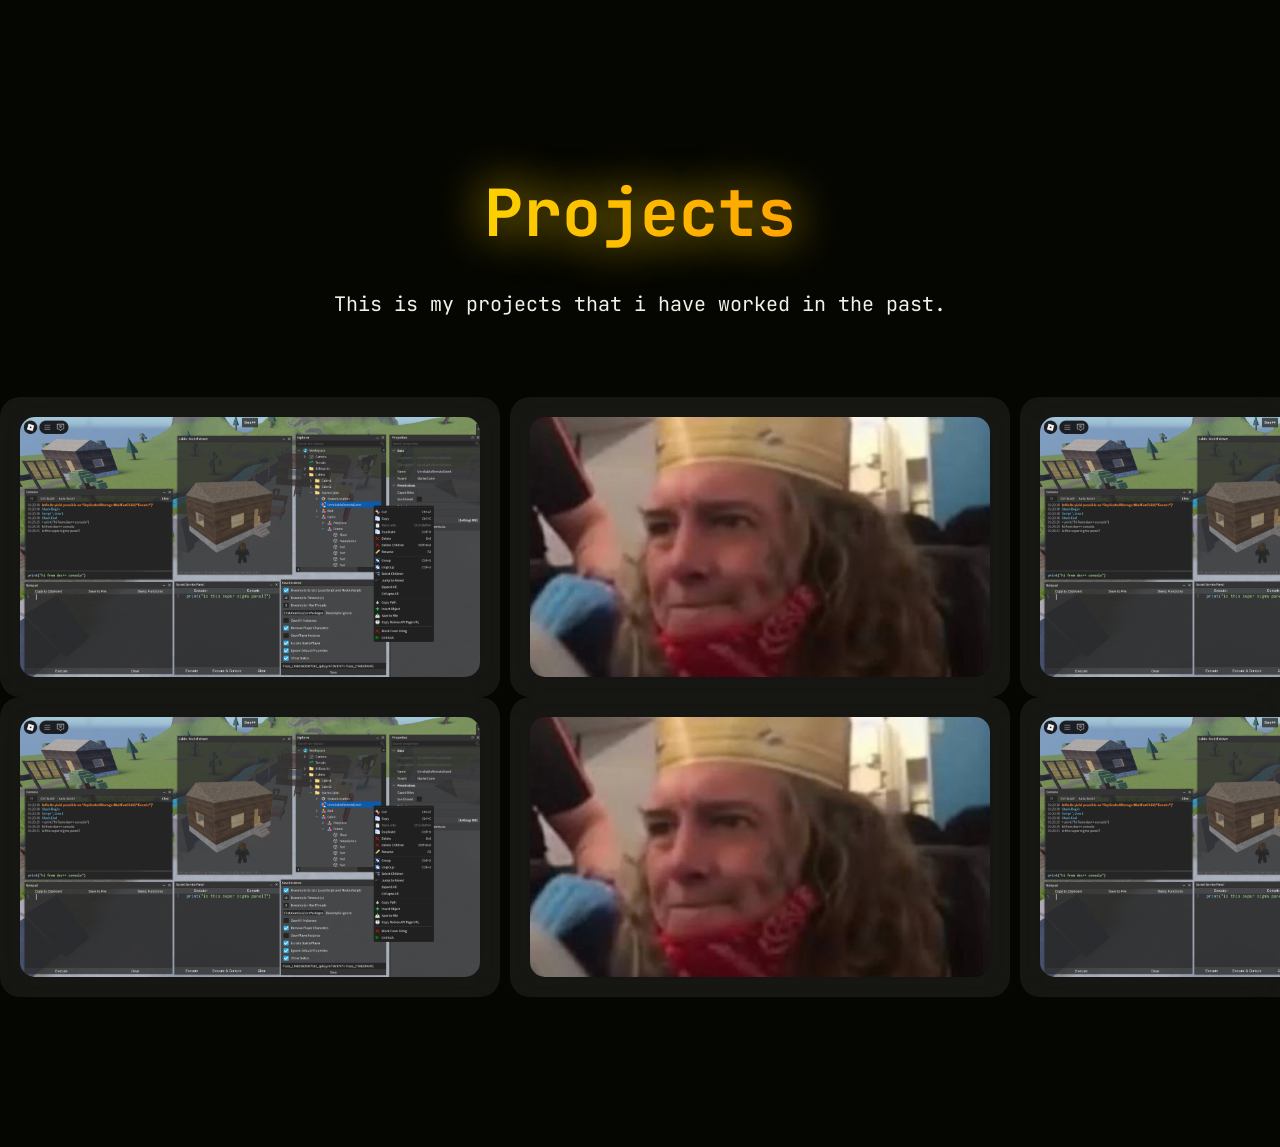
==== commit 170111a4: "no hard r I forgot to remove it before upload. some of my friends used my laptop when I was away an" ====
--- a/index.html
+++ b/index.html
@@ -36,7 +36,7 @@
         </div>
         <div class="hero-section-left">
             <h1>Hi <span class="highlighted-text">There!</span></h1>
-            <p>Hello there! I'm nigger, who is a chronically online person on Discord and internet.
+            <p>Hello there! I'm Chillz, who is a chronically online person on Discord and internet.
                 I do tinker with computers a lot.
                 I am also a UI designer.
             </p>
@@ -171,4 +171,4 @@
             </div>
         </div>
     </div>
-</body>+</body>
--- a/style.css
+++ b/style.css
@@ -523,6 +523,7 @@
     display: flex;
     justify-content: space-between;
     align-items: center;
+    gap: 10px;
 }
 
 .close-modal-button {
@@ -555,6 +556,7 @@
     justify-content: right;
     flex-direction: row-reverse;
     gap: calc(var(--modal-box-padding) / 2);
+    margin-top: var(--modal-box-padding);
 }
 
 .modal-button {
